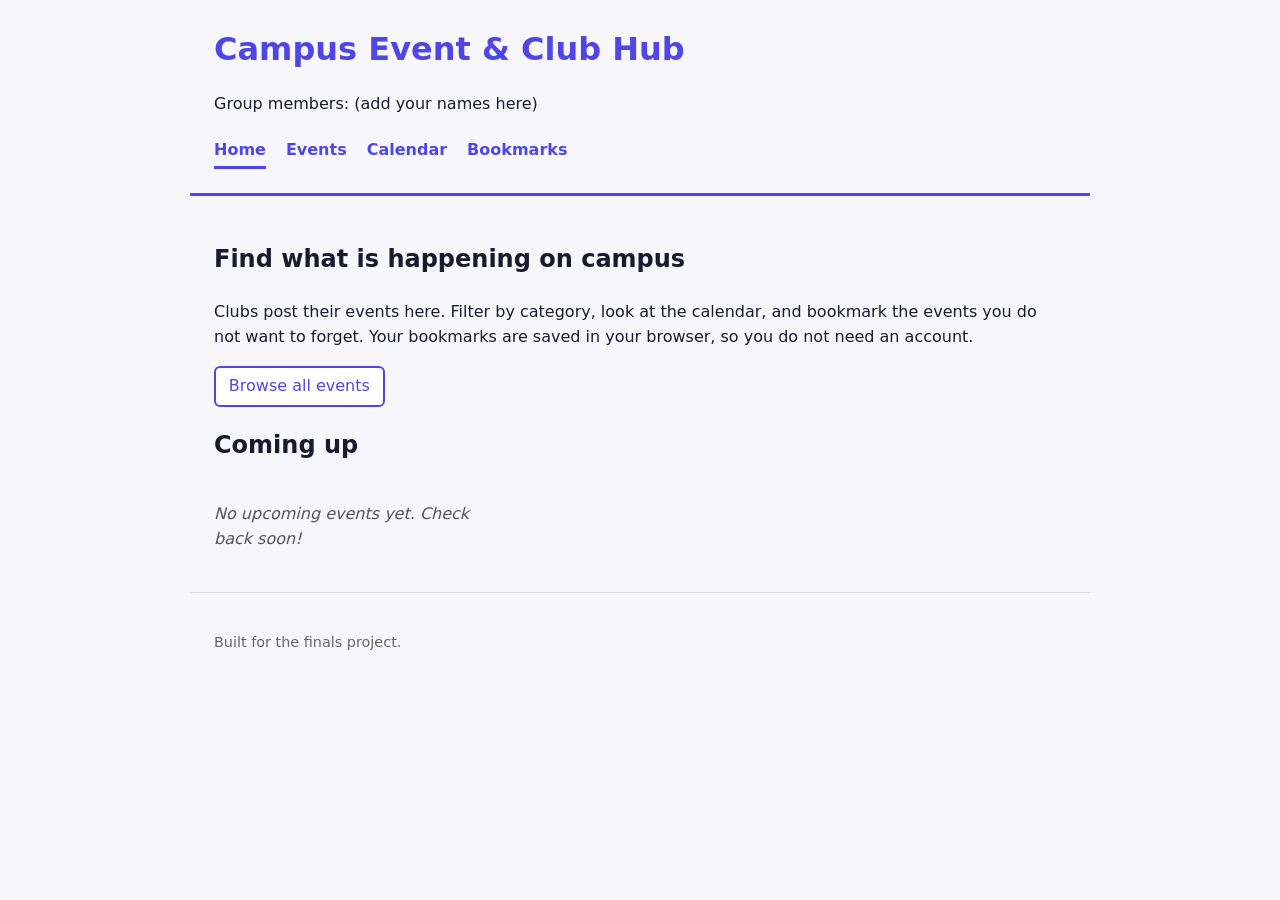
==== index.html @ 5661a3b1 "Add files via upload" ====
<!DOCTYPE html>
<html lang="en">
<head>
  <meta charset="UTF-8" />
  <meta name="viewport" content="width=device-width, initial-scale=1.0" />
  <title>Home - Campus Event &amp; Club Hub</title>
  <link rel="stylesheet" href="style.css" />
</head>
<body data-page="index">
  <header>
    <h1>Campus Event &amp; Club Hub</h1>
    <p>Group members: (add your names here)</p>
    <nav>
      <a href="index.html" aria-current="page">Home</a>
      <a href="events.html">Events</a>
      <a href="calendar.html">Calendar</a>
      <a href="bookmarks.html">Bookmarks</a>
    </nav>
  </header>

  <main>
    <section>
      <h2>Find what is happening on campus</h2>
      <p>
        Clubs post their events here. Filter by category, look at the calendar,
        and bookmark the events you do not want to forget. Your bookmarks are
        saved in your browser, so you do not need an account.
      </p>
      <p><a class="button" href="events.html">Browse all events</a></p>
    </section>
    <section>
      <h2>Coming up</h2>
      <div id="upcoming" class="cards" aria-live="polite"></div>
    </section>
  </main>

  <footer>
    <p>Built for the finals project.</p>
  </footer>

  <script src="events.js"></script>
  <script src="script.js"></script>
</body>
</html>
---- style.css ----
:root {
  --ink: #1a1a2e; --accent: #4f46e5; --bg: #f7f7fb;
  --academic: #2563eb; --social: #be185d; --sports: #15803d;
}
* { box-sizing: border-box; }
body { margin: 0; font-family: system-ui, sans-serif; color: var(--ink); background: var(--bg); line-height: 1.6; }
header, main, footer { max-width: 900px; margin: 0 auto; padding: 1.5rem; }
header { border-bottom: 3px solid var(--accent); }
h1 { color: var(--accent); margin: 0 0 .25rem; }
footer { color: #666; font-size: .9rem; border-top: 1px solid #ddd; }
a { color: var(--accent); }
button:focus-visible, a:focus-visible { outline: 3px solid var(--accent); outline-offset: 2px; }

/* Navigation */
nav { display: flex; flex-wrap: wrap; gap: .5rem 1.25rem; margin-top: .75rem; }
nav a { text-decoration: none; font-weight: 600; padding: .25rem 0; }
nav a[aria-current="page"] { border-bottom: 3px solid var(--accent); }

/* Buttons */
button, .button { font: inherit; cursor: pointer; border: 2px solid var(--accent); background: #fff; color: var(--accent); border-radius: 6px; padding: .35rem .8rem; text-decoration: none; display: inline-block; }
button:hover, .button:hover { background: #eef; }
.filters { display: flex; flex-wrap: wrap; gap: .5rem; margin-bottom: 1rem; }
.filter-btn.active { background: var(--accent); color: #fff; }

/* Category colors: each category sets --c, and other rules use it */
.cat-Academic { --c: var(--academic); }
.cat-Social { --c: var(--social); }
.cat-Sports { --c: var(--sports); }

/* Event cards */
.cards { display: grid; gap: 1rem; grid-template-columns: repeat(auto-fill, minmax(260px, 1fr)); }
.card { background: #fff; border-radius: 8px; padding: 1rem; border-left: 6px solid var(--c); box-shadow: 0 1px 4px rgba(0,0,0,.12); }
.card h3 { margin: .4rem 0; }
.card p { margin: .25rem 0; }
.meta { color: #555; font-size: .9rem; }
.tag { background: var(--c); color: #fff; font-size: .8rem; padding: .1rem .5rem; border-radius: 99px; }
.bookmark-btn[aria-pressed="true"] { background: var(--accent); color: #fff; }
.empty { color: #555; font-style: italic; }

/* Calendar */
.month-bar { display: flex; justify-content: space-between; align-items: center; gap: .5rem; margin-bottom: .5rem; }
.month-bar h3 { margin: 0; text-align: center; }
#calendar-grid { display: grid; grid-template-columns: repeat(7, 1fr); gap: 4px; }
.dow { text-align: center; font-weight: 600; font-size: .85rem; }
.day { min-height: 64px; display: flex; flex-direction: column; align-items: flex-start; padding: 4px 6px; border: 1px solid #ccc; color: var(--ink); }
.day.empty { border: 0; background: transparent; }
.day.selected { outline: 3px solid var(--accent); }
.dots { display: flex; flex-wrap: wrap; gap: 3px; margin-top: auto; }
.dot { display: inline-block; width: 10px; height: 10px; border-radius: 50%; background: var(--c); }
.legend { font-size: .9rem; margin: .75rem 0 1rem; }
.legend .dot { margin-left: .75rem; }

@media (max-width: 600px) {
  .day { min-height: 46px; font-size: .8rem; padding: 2px 3px; }
  .dot { width: 7px; height: 7px; }
}
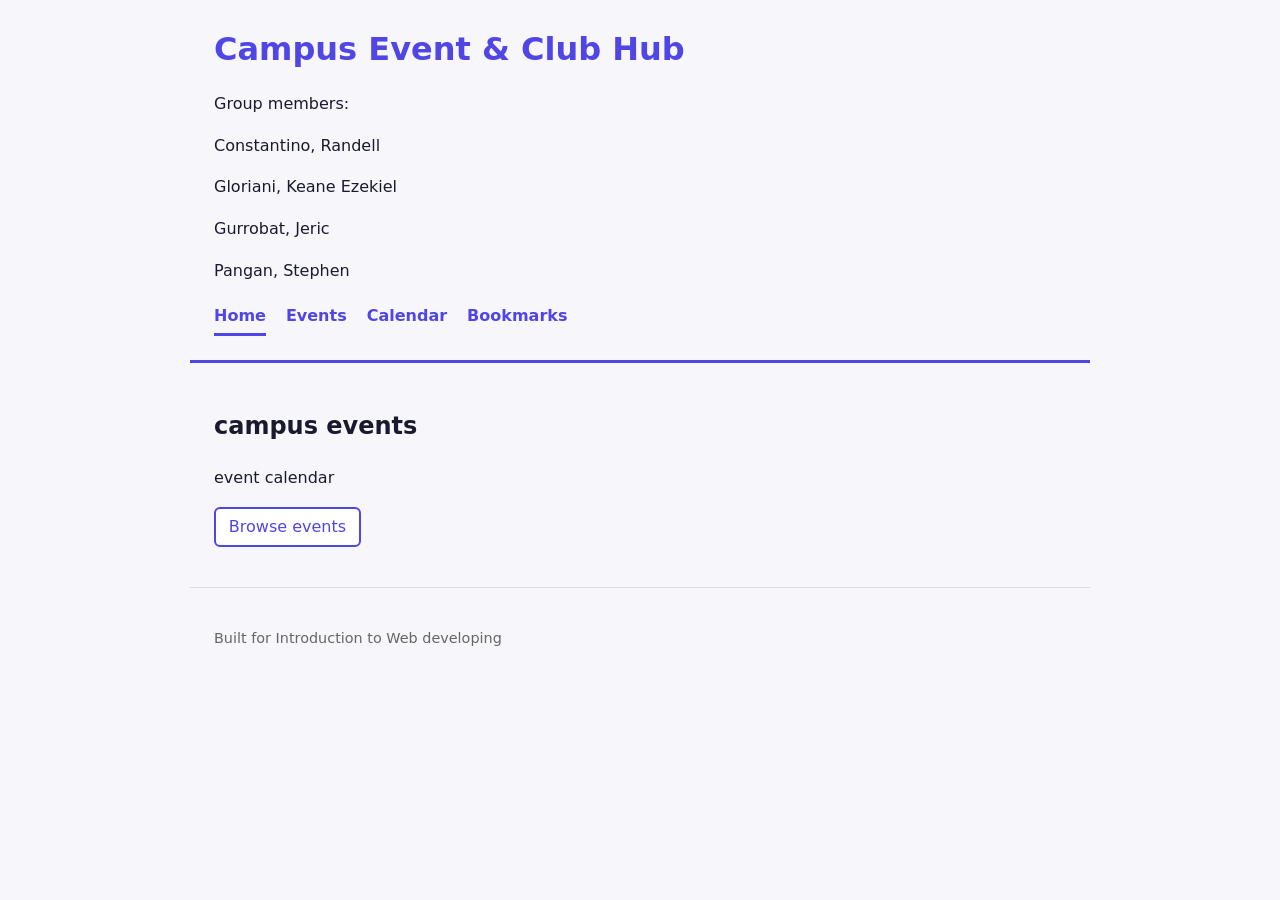
==== commit 1788b2c9: "Add files via upload" ====
--- a/index.html
+++ b/index.html
@@ -6,10 +6,14 @@
   <title>Home - Campus Event &amp; Club Hub</title>
   <link rel="stylesheet" href="style.css" />
 </head>
-<body data-page="index">
+<body>
   <header>
     <h1>Campus Event &amp; Club Hub</h1>
-    <p>Group members: (add your names here)</p>
+    <p>Group members:</p>
+    <p>Constantino, Randell</p>
+    <p>Gloriani, Keane Ezekiel</p>
+    <p>Gurrobat, Jeric</p>
+    <p>Pangan, Stephen</p>
     <nav>
       <a href="index.html" aria-current="page">Home</a>
       <a href="events.html">Events</a>
@@ -20,25 +24,18 @@
 
   <main>
     <section>
-      <h2>Find what is happening on campus</h2>
+      <h2>campus events</h2>
       <p>
-        Clubs post their events here. Filter by category, look at the calendar,
-        and bookmark the events you do not want to forget. Your bookmarks are
-        saved in your browser, so you do not need an account.
+        event calendar
       </p>
-      <p><a class="button" href="events.html">Browse all events</a></p>
-    </section>
-    <section>
-      <h2>Coming up</h2>
-      <div id="upcoming" class="cards" aria-live="polite"></div>
+      <p><a class="button" href="events.html">Browse events</a></p>
     </section>
   </main>
 
   <footer>
-    <p>Built for the finals project.</p>
+    <p>Built for Introduction to Web developing</p>
   </footer>
 
-  <script src="events.js"></script>
   <script src="script.js"></script>
 </body>
 </html>
--- a/style.css
+++ b/style.css
@@ -11,46 +11,26 @@
 a { color: var(--accent); }
 button:focus-visible, a:focus-visible { outline: 3px solid var(--accent); outline-offset: 2px; }
 
-/* Navigation */
+/* menu links */
 nav { display: flex; flex-wrap: wrap; gap: .5rem 1.25rem; margin-top: .75rem; }
 nav a { text-decoration: none; font-weight: 600; padding: .25rem 0; }
 nav a[aria-current="page"] { border-bottom: 3px solid var(--accent); }
 
-/* Buttons */
+/* buttons */
 button, .button { font: inherit; cursor: pointer; border: 2px solid var(--accent); background: #fff; color: var(--accent); border-radius: 6px; padding: .35rem .8rem; text-decoration: none; display: inline-block; }
 button:hover, .button:hover { background: #eef; }
 .filters { display: flex; flex-wrap: wrap; gap: .5rem; margin-bottom: 1rem; }
 .filter-btn.active { background: var(--accent); color: #fff; }
 
-/* Category colors: each category sets --c, and other rules use it */
+/* one color for each category (the cards and tags use it) */
 .cat-Academic { --c: var(--academic); }
 .cat-Social { --c: var(--social); }
 .cat-Sports { --c: var(--sports); }
 
-/* Event cards */
+/* event cards */
 .cards { display: grid; gap: 1rem; grid-template-columns: repeat(auto-fill, minmax(260px, 1fr)); }
 .card { background: #fff; border-radius: 8px; padding: 1rem; border-left: 6px solid var(--c); box-shadow: 0 1px 4px rgba(0,0,0,.12); }
 .card h3 { margin: .4rem 0; }
 .card p { margin: .25rem 0; }
 .meta { color: #555; font-size: .9rem; }
 .tag { background: var(--c); color: #fff; font-size: .8rem; padding: .1rem .5rem; border-radius: 99px; }
-.bookmark-btn[aria-pressed="true"] { background: var(--accent); color: #fff; }
-.empty { color: #555; font-style: italic; }
-
-/* Calendar */
-.month-bar { display: flex; justify-content: space-between; align-items: center; gap: .5rem; margin-bottom: .5rem; }
-.month-bar h3 { margin: 0; text-align: center; }
-#calendar-grid { display: grid; grid-template-columns: repeat(7, 1fr); gap: 4px; }
-.dow { text-align: center; font-weight: 600; font-size: .85rem; }
-.day { min-height: 64px; display: flex; flex-direction: column; align-items: flex-start; padding: 4px 6px; border: 1px solid #ccc; color: var(--ink); }
-.day.empty { border: 0; background: transparent; }
-.day.selected { outline: 3px solid var(--accent); }
-.dots { display: flex; flex-wrap: wrap; gap: 3px; margin-top: auto; }
-.dot { display: inline-block; width: 10px; height: 10px; border-radius: 50%; background: var(--c); }
-.legend { font-size: .9rem; margin: .75rem 0 1rem; }
-.legend .dot { margin-left: .75rem; }
-
-@media (max-width: 600px) {
-  .day { min-height: 46px; font-size: .8rem; padding: 2px 3px; }
-  .dot { width: 7px; height: 7px; }
-}
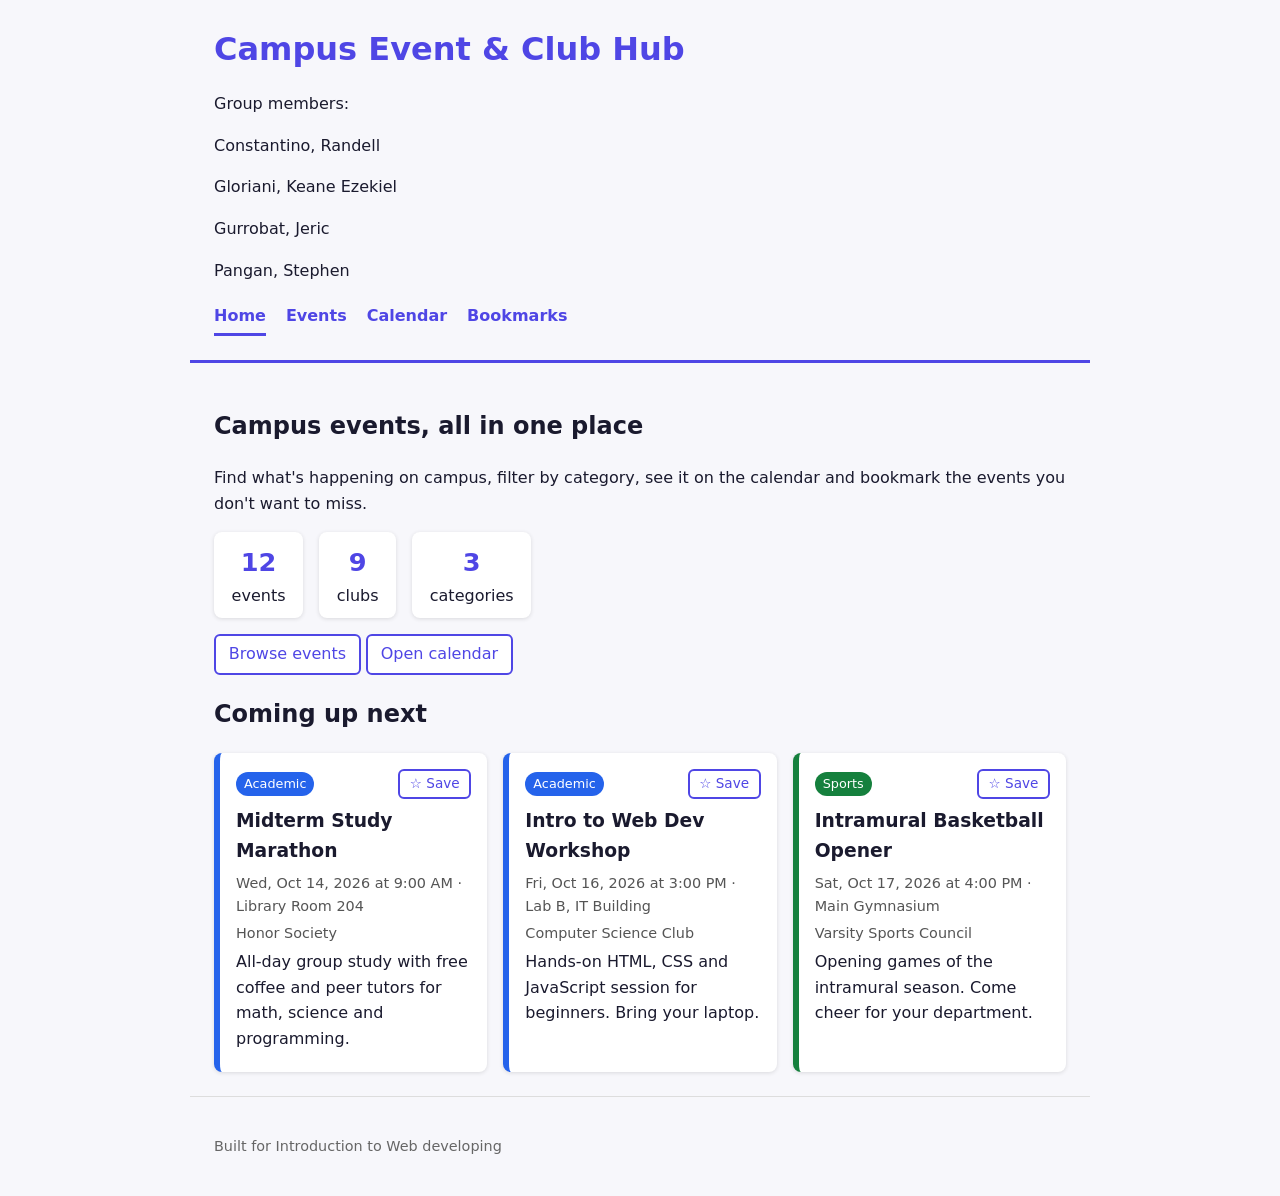
==== commit fabad05c: "FINAL" ====
--- a/index.html
+++ b/index.html
@@ -6,7 +6,7 @@
   <title>Home - Campus Event &amp; Club Hub</title>
   <link rel="stylesheet" href="style.css" />
 </head>
-<body>
+<body data-page="home">
   <header>
     <h1>Campus Event &amp; Club Hub</h1>
     <p>Group members:</p>
@@ -24,11 +24,14 @@
 
   <main>
     <section>
-      <h2>campus events</h2>
-      <p>
-        event calendar
-      </p>
-      <p><a class="button" href="events.html">Browse events</a></p>
+      <h2>Campus events, all in one place</h2>
+      <p>Find what's happening on campus, filter by category, see it on the calendar and bookmark the events you don't want to miss.</p>
+      <div id="stats" class="stats"></div>
+      <p><a class="button" href="events.html">Browse events</a> <a class="button" href="calendar.html">Open calendar</a></p>
+    </section>
+    <section>
+      <h2>Coming up next</h2>
+      <div id="upcoming" class="cards"></div>
     </section>
   </main>
 
--- a/style.css
+++ b/style.css
@@ -34,3 +34,28 @@
 .card p { margin: .25rem 0; }
 .meta { color: #555; font-size: .9rem; }
 .tag { background: var(--c); color: #fff; font-size: .8rem; padding: .1rem .5rem; border-radius: 99px; }
+
+/* ---- additions ---- */
+input[type="search"] { font: inherit; padding: .4rem .6rem; border: 2px solid #ccc; border-radius: 6px; width: 100%; max-width: 360px; }
+input[type="search"]:focus-visible { outline: 3px solid var(--accent); border-color: var(--accent); }
+.card .top { display: flex; justify-content: space-between; align-items: center; gap: .5rem; }
+.bm-btn { padding: .15rem .6rem; font-size: .85rem; }
+.bm-btn[aria-pressed="true"] { background: var(--accent); color: #fff; }
+.empty { color: #666; font-style: italic; }
+.stats { display: flex; flex-wrap: wrap; gap: 1rem; margin: 1rem 0; }
+.stat { background: #fff; border-radius: 8px; padding: .6rem 1.1rem; box-shadow: 0 1px 4px rgba(0,0,0,.12); text-align: center; }
+.stat strong { display: block; font-size: 1.6rem; color: var(--accent); }
+
+/* calendar */
+.cal-nav { display: flex; justify-content: space-between; align-items: center; gap: 1rem; margin-bottom: .75rem; }
+.cal-nav h3 { margin: 0; }
+.calendar { display: grid; grid-template-columns: repeat(7, 1fr); gap: 4px; }
+.dow { text-align: center; font-weight: 700; font-size: .85rem; color: #555; padding: .25rem 0; }
+.day { min-height: 76px; background: #fff; border: 1px solid #ddd; border-radius: 6px; padding: .25rem; text-align: left; color: var(--ink); display: flex; flex-direction: column; gap: 2px; overflow: hidden; }
+.day.blank { background: transparent; border: none; }
+.day:hover:not(.blank) { background: #eef; }
+.day.today { border: 2px solid var(--accent); }
+.day.selected { background: #e0e0ff; }
+.day .n { font-weight: 700; font-size: .85rem; }
+.day .dot { font-size: .7rem; color: #fff; background: var(--c); border-radius: 4px; padding: 0 .25rem; white-space: nowrap; overflow: hidden; text-overflow: ellipsis; }
+@media (max-width: 600px) { .day { min-height: 54px; } .day .dot { font-size: 0; height: 8px; width: 8px; padding: 0; border-radius: 50%; display: inline-block; } }
